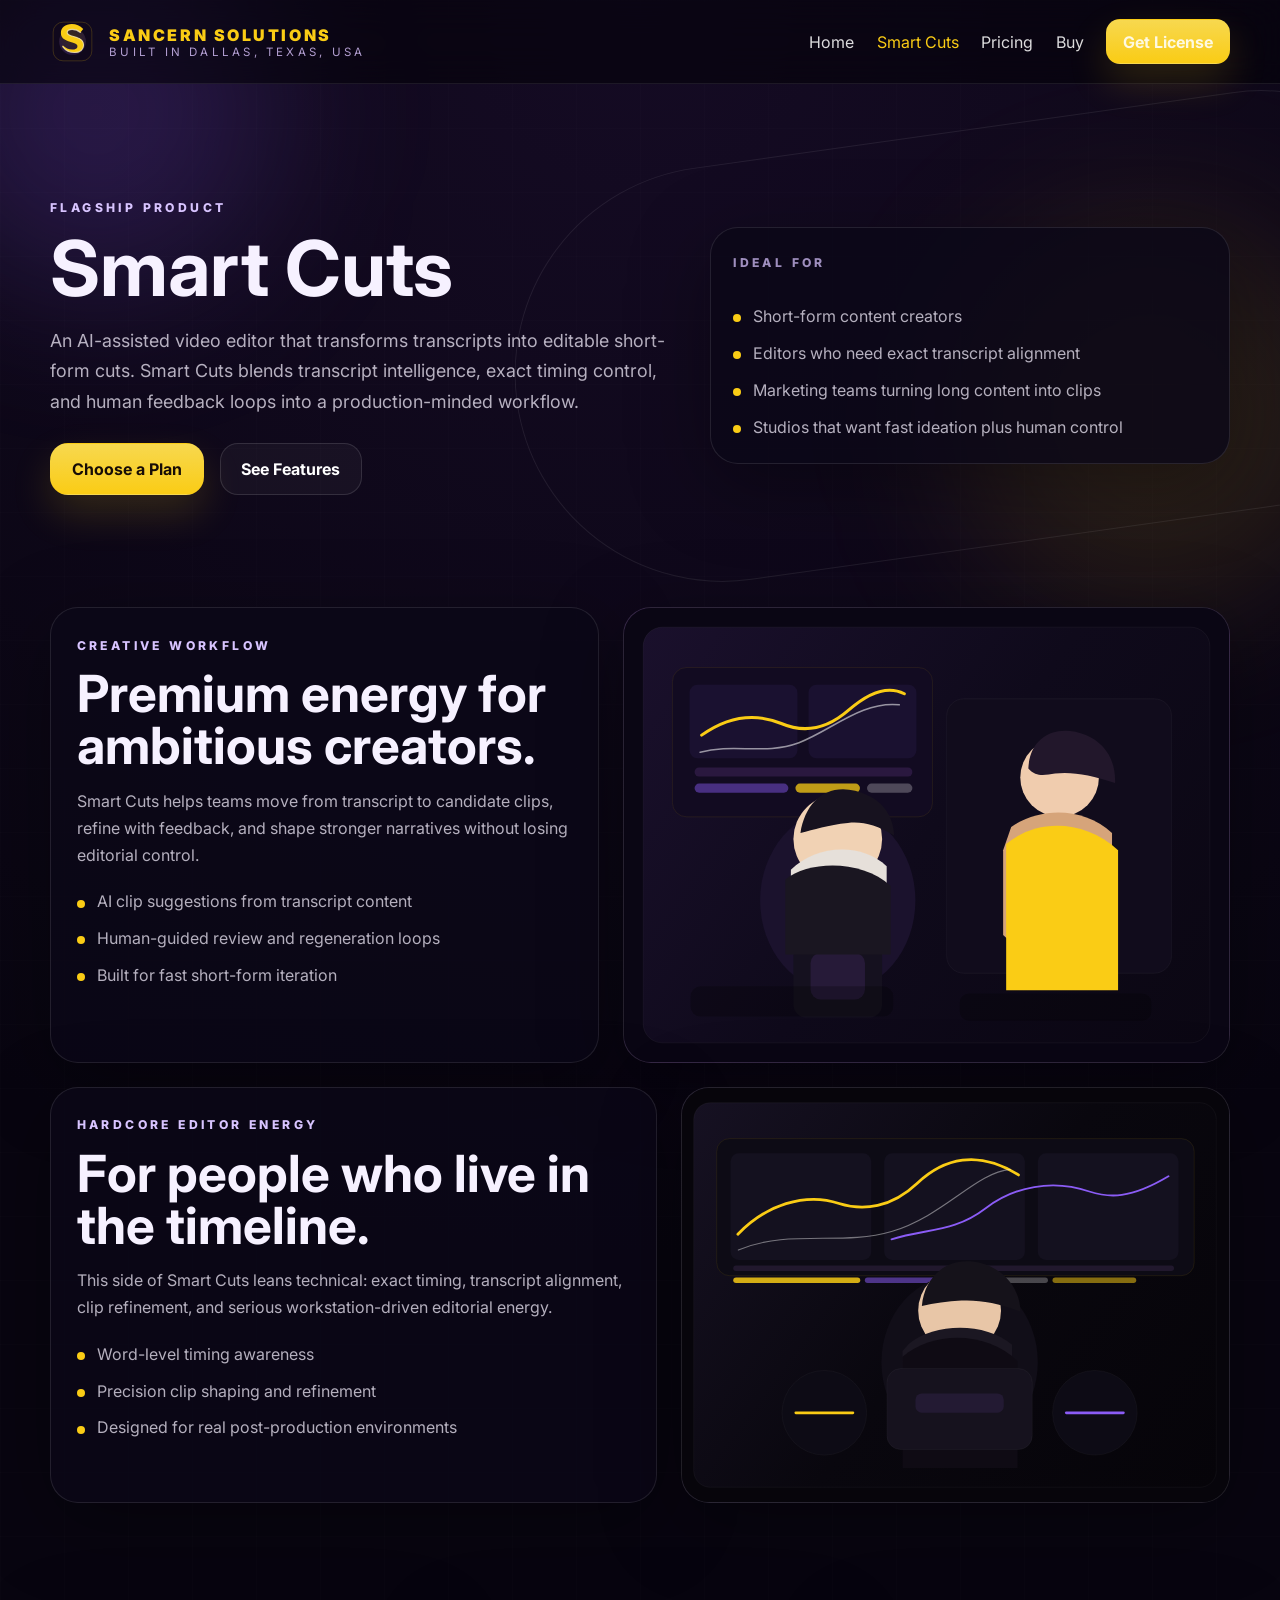
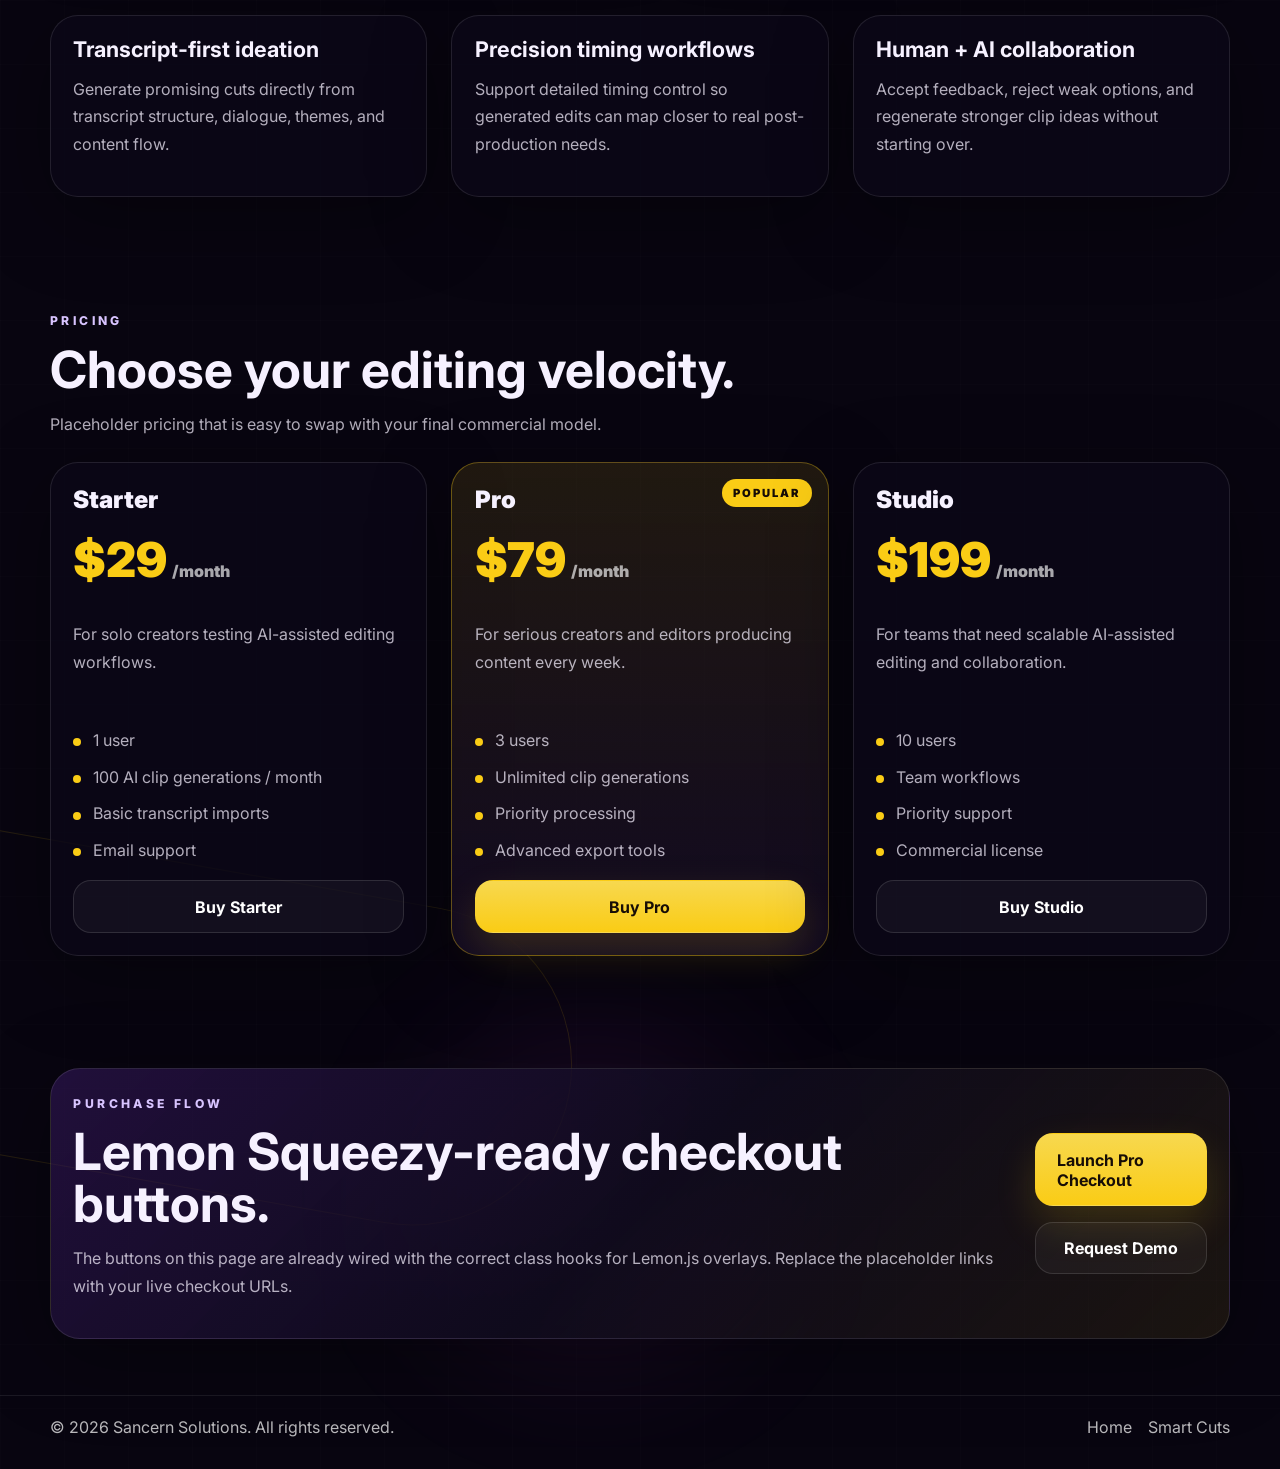
==== smart-cuts.html @ 8f371a1b "Add files via upload" ====
<!DOCTYPE html>
<html lang="en">
<head>
  <meta charset="UTF-8" />
  <meta name="viewport" content="width=device-width, initial-scale=1.0" />
  <title>Smart Cuts | AI Video Editor by Sancern Solutions</title>
  <meta name="description" content="Smart Cuts is an AI-assisted video editor that turns transcripts into editable, high-impact short-form cuts with precision timing and human-guided refinement." />
  <meta name="keywords" content="Smart Cuts, AI video editor, transcript video editor, short form video editing software, Lemon Squeezy licensing" />
  <meta name="author" content="Sancern Solutions" />
  <meta name="theme-color" content="#12091f" />
  <meta property="og:title" content="Smart Cuts | AI Video Editor" />
  <meta property="og:description" content="Transcript-driven AI video editing built for creators, editors, and production teams." />
  <meta property="og:type" content="website" />
  <meta property="og:image" content="assets/og-cover.svg" />
  <meta property="og:url" content="https://YOUR-GITHUB-PAGES-URL/smart-cuts.html" />
  <link rel="canonical" href="https://YOUR-GITHUB-PAGES-URL/smart-cuts.html" />
  <link rel="icon" type="image/svg+xml" href="assets/favicon.svg" />
  <link rel="manifest" href="site.webmanifest" />
  <link rel="preconnect" href="https://fonts.googleapis.com" />
  <link rel="preconnect" href="https://fonts.gstatic.com" crossorigin />
  <link href="https://fonts.googleapis.com/css2?family=Inter:wght@400;500;600;700;800;900&display=swap" rel="stylesheet" />
  <link rel="stylesheet" href="styles.css" />
  <script type="application/ld+json">
  {
    "@context": "https://schema.org",
    "@type": "SoftwareApplication",
    "name": "Smart Cuts",
    "applicationCategory": "VideoEditingApplication",
    "operatingSystem": "Windows",
    "creator": {
      "@type": "Organization",
      "name": "Sancern Solutions"
    },
    "description": "AI-assisted video editor built for transcript-driven clip ideation, precision timing workflows, and short-form content production.",
    "offers": [
      {"@type": "Offer", "price": "29", "priceCurrency": "USD", "name": "Starter"},
      {"@type": "Offer", "price": "79", "priceCurrency": "USD", "name": "Pro"},
      {"@type": "Offer", "price": "199", "priceCurrency": "USD", "name": "Studio"}
    ]
  }
  </script>
</head>
<body>
  <div class="site-shell">
    <div class="background-layers" aria-hidden="true">
      <div class="glow glow-a"></div>
      <div class="glow glow-b"></div>
      <div class="glow glow-c"></div>
      <div class="grid-overlay"></div>
      <div class="arc arc-a"></div>
      <div class="arc arc-b"></div>
    </div>

    <header class="site-header">
      <div class="container nav-wrap">
        <a href="index.html" class="brand" aria-label="Sancern Solutions home">
          <img src="assets/logo-mark.svg" alt="Sancern Solutions logo" class="brand-mark" />
          <div>
            <div class="brand-name">Sancern Solutions</div>
            <div class="brand-subtitle">Built in Dallas, Texas, USA</div>
          </div>
        </a>

        <button class="nav-toggle" aria-expanded="false" aria-controls="primary-nav">
          <span></span><span></span><span></span>
        </button>

        <nav id="primary-nav" class="primary-nav">
          <a href="index.html">Home</a>
          <a href="smart-cuts.html" class="active">Smart Cuts</a>
          <a href="#pricing">Pricing</a>
          <a href="#buy">Buy</a>
          <a href="#buy" class="button button-small button-gold">Get License</a>
        </nav>
      </div>
    </header>

    <main>
      <section class="hero section product-hero">
        <div class="container product-hero-grid">
          <div>
            <div class="eyebrow">Flagship product</div>
            <h1>Smart Cuts</h1>
            <p class="lead">An AI-assisted video editor that transforms transcripts into editable short-form cuts. Smart Cuts blends transcript intelligence, exact timing control, and human feedback loops into a production-minded workflow.</p>
            <div class="button-row">
              <a href="#buy" class="button button-gold">Choose a Plan</a>
              <a href="#features" class="button button-secondary">See Features</a>
            </div>
          </div>
          <div class="hero-panel">
            <div class="eyebrow eyebrow-soft">Ideal for</div>
            <ul class="feature-list compact">
              <li>Short-form content creators</li>
              <li>Editors who need exact transcript alignment</li>
              <li>Marketing teams turning long content into clips</li>
              <li>Studios that want fast ideation plus human control</li>
            </ul>
          </div>
        </div>
      </section>

      <section id="features" class="section">
        <div class="container feature-grid-two">
          <article class="media-feature">
            <div class="media-copy">
              <div class="eyebrow">Creative workflow</div>
              <h2>Premium energy for ambitious creators.</h2>
              <p>Smart Cuts helps teams move from transcript to candidate clips, refine with feedback, and shape stronger narratives without losing editorial control.</p>
              <ul class="feature-list compact">
                <li>AI clip suggestions from transcript content</li>
                <li>Human-guided review and regeneration loops</li>
                <li>Built for fast short-form iteration</li>
              </ul>
            </div>
            <div class="media-photo media-photo-lifestyle">
              <img src="assets/editor-lifestyle.svg" alt="A well dressed editor at a premium workstation with an attractive collaborator looking on" />
            </div>
          </article>

          <article class="media-feature reverse">
            <div class="media-copy">
              <div class="eyebrow">Hardcore editor energy</div>
              <h2>For people who live in the timeline.</h2>
              <p>This side of Smart Cuts leans technical: exact timing, transcript alignment, clip refinement, and serious workstation-driven editorial energy.</p>
              <ul class="feature-list compact">
                <li>Word-level timing awareness</li>
                <li>Precision clip shaping and refinement</li>
                <li>Designed for real post-production environments</li>
              </ul>
            </div>
            <div class="media-photo media-photo-hardcore">
              <img src="assets/editor-hardcore.svg" alt="A focused video editor working intensely across multiple detailed timeline screens" />
            </div>
          </article>
        </div>
      </section>

      <section class="section">
        <div class="container card-grid-three">
          <article class="content-card">
            <h3>Transcript-first ideation</h3>
            <p>Generate promising cuts directly from transcript structure, dialogue, themes, and content flow.</p>
          </article>
          <article class="content-card">
            <h3>Precision timing workflows</h3>
            <p>Support detailed timing control so generated edits can map closer to real post-production needs.</p>
          </article>
          <article class="content-card">
            <h3>Human + AI collaboration</h3>
            <p>Accept feedback, reject weak options, and regenerate stronger clip ideas without starting over.</p>
          </article>
        </div>
      </section>

      <section id="pricing" class="section pricing-section">
        <div class="container">
          <div class="section-heading">
            <div class="eyebrow">Pricing</div>
            <h2>Choose your editing velocity.</h2>
            <p>Placeholder pricing that is easy to swap with your final commercial model.</p>
          </div>
          <div class="pricing-grid">
            <article class="pricing-card">
              <div class="plan-name">Starter</div>
              <div class="plan-price">$29<span>/month</span></div>
              <p>For solo creators testing AI-assisted editing workflows.</p>
              <ul class="feature-list compact">
                <li>1 user</li>
                <li>100 AI clip generations / month</li>
                <li>Basic transcript imports</li>
                <li>Email support</li>
              </ul>
              <a class="button button-secondary lemon-link" href="https://YOUR-LEMONSQUEEZY-STARTER-LINK" data-plan="Starter">Buy Starter</a>
            </article>

            <article class="pricing-card featured">
              <div class="plan-badge">Popular</div>
              <div class="plan-name">Pro</div>
              <div class="plan-price">$79<span>/month</span></div>
              <p>For serious creators and editors producing content every week.</p>
              <ul class="feature-list compact">
                <li>3 users</li>
                <li>Unlimited clip generations</li>
                <li>Priority processing</li>
                <li>Advanced export tools</li>
              </ul>
              <a class="button button-gold lemon-link" href="https://YOUR-LEMONSQUEEZY-PRO-LINK" data-plan="Pro">Buy Pro</a>
            </article>

            <article class="pricing-card">
              <div class="plan-name">Studio</div>
              <div class="plan-price">$199<span>/month</span></div>
              <p>For teams that need scalable AI-assisted editing and collaboration.</p>
              <ul class="feature-list compact">
                <li>10 users</li>
                <li>Team workflows</li>
                <li>Priority support</li>
                <li>Commercial license</li>
              </ul>
              <a class="button button-secondary lemon-link" href="https://YOUR-LEMONSQUEEZY-STUDIO-LINK" data-plan="Studio">Buy Studio</a>
            </article>
          </div>
        </div>
      </section>

      <section id="buy" class="section">
        <div class="container cta-panel">
          <div>
            <div class="eyebrow">Purchase flow</div>
            <h2>Lemon Squeezy-ready checkout buttons.</h2>
            <p>The buttons on this page are already wired with the correct class hooks for Lemon.js overlays. Replace the placeholder links with your live checkout URLs.</p>
          </div>
          <div class="cta-actions stacked-actions">
            <a class="button button-gold lemon-link" href="https://YOUR-LEMONSQUEEZY-PRO-LINK" data-plan="Pro">Launch Pro Checkout</a>
            <a class="button button-secondary" href="mailto:hello@YOURDOMAIN.com?subject=Smart%20Cuts%20Demo">Request Demo</a>
          </div>
        </div>
      </section>
    </main>

    <footer class="site-footer">
      <div class="container footer-wrap">
        <div>© <span id="year"></span> Sancern Solutions. All rights reserved.</div>
        <div class="footer-links">
          <a href="index.html">Home</a>
          <a href="smart-cuts.html">Smart Cuts</a>
        </div>
      </div>
    </footer>
  </div>

  <script defer src="https://app.lemonsqueezy.com/js/lemon.js"></script>
  <script defer src="app.js"></script>
</body>
</html>
---- styles.css ----
:root {
  --bg: #080510;
  --bg-soft: rgba(255,255,255,0.05);
  --bg-card: rgba(12, 8, 24, 0.82);
  --line: rgba(255,255,255,0.1);
  --line-strong: rgba(250, 204, 21, 0.18);
  --text: #f6f1ff;
  --muted: rgba(246, 241, 255, 0.72);
  --purple: #8b5cf6;
  --purple-deep: #2f154f;
  --gold: #facc15;
  --gold-soft: rgba(250, 204, 21, 0.1);
  --shadow: 0 20px 80px rgba(0,0,0,0.35);
  --radius: 28px;
  --radius-small: 18px;
  --container: 1180px;
}

* { box-sizing: border-box; }
html { scroll-behavior: smooth; }
body {
  margin: 0;
  font-family: 'Inter', system-ui, sans-serif;
  color: var(--text);
  background: radial-gradient(circle at top, #150b24, #080510 40%);
}
img { max-width: 100%; display: block; }
a { color: inherit; text-decoration: none; }
button { font: inherit; }

.site-shell {
  position: relative;
  min-height: 100vh;
  overflow: hidden;
}

.container {
  width: min(var(--container), calc(100% - 2rem));
  margin: 0 auto;
}

.section { position: relative; padding: 3.5rem 0; }
.hero { padding-top: 7rem; }

.background-layers {
  position: absolute;
  inset: 0;
  pointer-events: none;
}

.glow {
  position: absolute;
  border-radius: 999px;
  filter: blur(80px);
}
.glow-a { top: -4rem; left: -5rem; width: 22rem; height: 22rem; background: rgba(139, 92, 246, 0.20); }
.glow-b { top: 14rem; right: -4rem; width: 24rem; height: 24rem; background: rgba(250, 204, 21, 0.12); }
.glow-c { bottom: 8rem; left: 35%; width: 18rem; height: 18rem; background: rgba(217, 70, 239, 0.12); }
.grid-overlay {
  position: absolute;
  inset: 0;
  opacity: 0.22;
  background-image:
    linear-gradient(rgba(255,255,255,0.05) 1px, transparent 1px),
    linear-gradient(90deg, rgba(255,255,255,0.05) 1px, transparent 1px);
  background-size: 64px 64px;
}
.arc {
  position: absolute;
  border: 1px solid rgba(255,255,255,0.08);
  border-radius: 999px;
}
.arc-a { width: 60rem; height: 26rem; right: -12rem; top: 8rem; transform: rotate(-8deg); }
.arc-b { width: 52rem; height: 20rem; left: -16rem; bottom: 18rem; transform: rotate(10deg); border-color: rgba(250,204,21,0.12); }

.site-header {
  position: sticky;
  top: 0;
  z-index: 20;
  backdrop-filter: blur(18px);
  background: rgba(5, 3, 10, 0.58);
  border-bottom: 1px solid rgba(255,255,255,0.08);
}
.nav-wrap {
  display: flex;
  align-items: center;
  justify-content: space-between;
  min-height: 5.2rem;
  gap: 1rem;
}
.brand {
  display: flex;
  align-items: center;
  gap: 0.9rem;
}
.brand-mark {
  width: 2.8rem;
  height: 2.8rem;
}
.brand-name {
  text-transform: uppercase;
  letter-spacing: 0.16em;
  font-weight: 900;
  color: var(--gold);
}
.brand-subtitle {
  font-size: 0.72rem;
  text-transform: uppercase;
  letter-spacing: 0.28em;
  color: rgba(220, 196, 255, 0.8);
}

.primary-nav {
  display: flex;
  align-items: center;
  gap: 1.4rem;
}
.primary-nav a {
  color: rgba(255,255,255,0.86);
  transition: color 0.2s ease;
}
.primary-nav a:hover,
.primary-nav a.active {
  color: var(--gold);
}

.nav-toggle {
  display: none;
  width: 3rem;
  height: 3rem;
  border: 1px solid var(--line);
  border-radius: 14px;
  background: rgba(255,255,255,0.04);
  flex-direction: column;
  justify-content: center;
  gap: 0.3rem;
}
.nav-toggle span {
  width: 1.2rem;
  height: 2px;
  margin: 0 auto;
  background: white;
}

.hero-grid,
.product-hero-grid,
.contact-grid,
.section-grid {
  display: grid;
  gap: 1.5rem;
}
.hero-grid,
.product-hero-grid { grid-template-columns: 1.1fr 0.9fr; align-items: center; }
.section-grid.split-hero { grid-template-columns: 1fr 0.9fr; }
.contact-grid { grid-template-columns: 1.15fr 0.85fr; }
.card-grid-three,
.pricing-grid { display: grid; gap: 1.5rem; }
.card-grid-three { grid-template-columns: repeat(3, 1fr); }
.pricing-grid { grid-template-columns: repeat(3, 1fr); }
.feature-grid-two { display: grid; gap: 1.5rem; }

.eyebrow {
  display: inline-block;
  margin-bottom: 0.9rem;
  text-transform: uppercase;
  letter-spacing: 0.28em;
  font-size: 0.76rem;
  font-weight: 800;
  color: #d8c4ff;
}
.eyebrow-soft { color: rgba(216, 196, 255, 0.72); }
.eyebrow-gold { color: var(--gold); }

h1, h2, h3 {
  margin: 0 0 0.8rem;
  line-height: 1.02;
}
h1 { font-size: clamp(2.8rem, 6vw, 5.4rem); max-width: 10.5ch; }
h2 { font-size: clamp(2rem, 4vw, 3.2rem); }
h3 { font-size: 1.35rem; }
.lead,
p,
li { color: var(--muted); line-height: 1.7; }
.lead { font-size: 1.12rem; max-width: 62ch; }

.button-row,
.cta-actions,
.footer-wrap,
.stats-row,
.panel-head,
.art-caption {
  display: flex;
  gap: 1rem;
}
.button-row { flex-wrap: wrap; margin-top: 1.6rem; }
.cta-actions { align-items: center; }
.stacked-actions { flex-direction: column; align-items: stretch; }

.button {
  display: inline-flex;
  align-items: center;
  justify-content: center;
  border-radius: 18px;
  padding: 0.95rem 1.3rem;
  font-weight: 700;
  border: 1px solid transparent;
  transition: transform 0.2s ease, background 0.2s ease, border-color 0.2s ease;
}
.button:hover { transform: translateY(-1px); }
.button-small { padding: 0.7rem 1rem; border-radius: 14px; }
.button-gold {
  color: #170d06;
  background: linear-gradient(180deg, #f7d84f, var(--gold));
  box-shadow: 0 18px 40px rgba(250, 204, 21, 0.16);
}
.button-secondary {
  color: white;
  background: rgba(255,255,255,0.04);
  border-color: rgba(255,255,255,0.12);
}

.mini-grid,
.stats-row { margin-top: 1.8rem; }
.mini-grid { display: grid; gap: 1rem; grid-template-columns: repeat(3, 1fr); }
.mini-card,
.content-card,
.hero-panel,
.pricing-card,
.cta-panel {
  border: 1px solid var(--line);
  background: var(--bg-card);
  box-shadow: var(--shadow);
}
.mini-card,
.content-card,
.hero-panel,
.pricing-card { border-radius: var(--radius); }
.mini-card,
.content-card,
.hero-panel,
.pricing-card,
.cta-panel { padding: 1.4rem; }
.cta-panel {
  border-radius: 30px;
  display: flex;
  justify-content: space-between;
  align-items: center;
  gap: 1.5rem;
  background: linear-gradient(135deg, rgba(54, 24, 95, 0.55), rgba(15, 11, 28, 0.92), rgba(250,204,21,0.08));
}

.feature-list {
  list-style: none;
  padding: 0;
  margin: 1.2rem 0 0;
  display: grid;
  gap: 0.8rem;
}
.feature-list li {
  position: relative;
  padding-left: 1.25rem;
}
.feature-list li::before {
  content: '';
  position: absolute;
  left: 0;
  top: 0.7rem;
  width: 0.5rem;
  height: 0.5rem;
  border-radius: 999px;
  background: var(--gold);
}
.feature-list.compact { gap: 0.6rem; }

.premium-panel { padding-bottom: 1rem; }
.pill {
  padding: 0.5rem 0.8rem;
  border-radius: 999px;
  border: 1px solid var(--line-strong);
  background: var(--gold-soft);
  color: #f8e58b;
  text-transform: uppercase;
  letter-spacing: 0.18em;
  font-size: 0.68rem;
  font-weight: 800;
}
.luxury-art {
  position: relative;
  min-height: 24rem;
  border-radius: 24px;
  overflow: hidden;
  border: 1px solid rgba(255,255,255,0.08);
  background:
    radial-gradient(circle at top left, rgba(121, 59, 217, 0.24), transparent 28%),
    linear-gradient(135deg, #0d0716 0%, #130a22 42%, #090510 100%);
}
.ring {
  position: absolute;
  border-radius: 999px;
  border: 1px solid rgba(250,204,21,0.2);
}
.ring-a { width: 14rem; height: 14rem; top: 2rem; left: -2rem; }
.ring-b { width: 10rem; height: 10rem; right: 2rem; top: 2rem; border-color: rgba(168,85,247,0.24); }
.spark {
  position: absolute;
  border-radius: 999px;
  filter: blur(10px);
}
.spark-a { width: 9rem; height: 9rem; right: 8rem; bottom: 5rem; background: rgba(250,204,21,0.08); }
.spark-b { width: 7rem; height: 7rem; left: 14rem; bottom: 4rem; background: rgba(168,85,247,0.12); }
.art-lines {
  position: absolute;
  inset: 0;
  width: 100%;
  height: 100%;
}
.art-lines path:first-child {
  stroke: rgba(250,204,21,0.92);
  stroke-width: 5;
  stroke-linecap: round;
}
.art-lines .line-light {
  stroke: rgba(255,255,255,0.5);
  stroke-width: 2;
  stroke-linecap: round;
}
.art-lines .line-purple {
  stroke: rgba(192,132,252,0.72);
  stroke-width: 3;
  stroke-linecap: round;
}
.art-caption {
  position: absolute;
  inset-inline: 1.3rem;
  bottom: 1.3rem;
  justify-content: space-between;
  align-items: end;
}
.art-caption > div,
.caption-card {
  padding: 1rem 1.1rem;
  border-radius: 22px;
  border: 1px solid rgba(255,255,255,0.1);
  background: rgba(0,0,0,0.34);
  backdrop-filter: blur(18px);
}
.caption-card {
  text-align: right;
  display: grid;
  gap: 0.3rem;
}
.caption-card span,
.stat-card span,
.company-card span,
.plan-badge {
  text-transform: uppercase;
  letter-spacing: 0.18em;
  font-size: 0.7rem;
}
.caption-card strong,
.stat-card strong,
.company-card strong { color: white; }

.image-card-home img,
.media-photo img { width: 100%; height: 100%; object-fit: cover; }
.image-card-home {
  padding: 0;
  overflow: hidden;
  min-height: 24rem;
  display: flex;
  align-items: stretch;
}
.stats-row {
  display: grid;
  grid-template-columns: repeat(2, 1fr);
  gap: 1rem;
}
.stat-card {
  border-radius: 22px;
  padding: 1.1rem;
  background: rgba(255,255,255,0.05);
  border: 1px solid rgba(255,255,255,0.08);
}
.stat-card strong {
  display: block;
  margin-top: 0.4rem;
  font-size: 1.4rem;
}

.media-feature {
  display: grid;
  grid-template-columns: 0.95fr 1.05fr;
  gap: 1.5rem;
  align-items: stretch;
  border-radius: var(--radius);
}
.media-feature.reverse { grid-template-columns: 1.05fr 0.95fr; }
.media-copy,
.media-photo {
  border-radius: var(--radius);
  border: 1px solid var(--line);
  background: var(--bg-card);
  box-shadow: var(--shadow);
  overflow: hidden;
}
.media-copy { padding: 1.6rem; }
.media-photo { min-height: 26rem; }
.media-photo-lifestyle { background: linear-gradient(135deg, #201132, #0b0714); }
.media-photo-hardcore { background: linear-gradient(135deg, #120d1d, #07050c); }

.section-heading { max-width: 44rem; margin-bottom: 1.5rem; }
.pricing-card {
  position: relative;
  display: flex;
  flex-direction: column;
  gap: 1rem;
}
.pricing-card.featured {
  border-color: rgba(250,204,21,0.35);
  background: linear-gradient(180deg, rgba(250,204,21,0.1), rgba(18,10,34,0.92));
}
.plan-badge {
  position: absolute;
  top: 1rem;
  right: 1rem;
  padding: 0.45rem 0.7rem;
  border-radius: 999px;
  background: var(--gold);
  color: #170d06;
  font-weight: 900;
}
.plan-name { font-size: 1.5rem; font-weight: 900; }
.plan-price {
  font-size: 3rem;
  font-weight: 900;
  color: var(--gold);
}
.plan-price span {
  font-size: 1rem;
  color: rgba(255,255,255,0.65);
  margin-left: 0.3rem;
}

.company-card {
  display: grid;
  gap: 1rem;
}
.company-card div {
  padding: 1rem;
  border-radius: 18px;
  background: rgba(255,255,255,0.04);
  border: 1px solid rgba(255,255,255,0.08);
}
.company-card strong { display: block; margin-top: 0.4rem; }

.site-footer {
  padding: 1.3rem 0 2rem;
  border-top: 1px solid rgba(255,255,255,0.08);
}
.footer-wrap {
  justify-content: space-between;
  align-items: center;
  color: rgba(255,255,255,0.72);
}
.footer-links { display: flex; gap: 1rem; }

@media (max-width: 980px) {
  .hero-grid,
  .product-hero-grid,
  .section-grid.split-hero,
  .contact-grid,
  .media-feature,
  .media-feature.reverse,
  .card-grid-three,
  .pricing-grid,
  .mini-grid {
    grid-template-columns: 1fr;
  }

  .primary-nav {
    position: absolute;
    top: calc(100% + 0.7rem);
    right: 1rem;
    left: 1rem;
    padding: 1rem;
    border-radius: 20px;
    border: 1px solid var(--line);
    background: rgba(10, 7, 18, 0.96);
    display: none;
    flex-direction: column;
    align-items: stretch;
  }
  .primary-nav.is-open { display: flex; }
  .nav-toggle { display: flex; }
  .cta-panel,
  .footer-wrap,
  .art-caption { flex-direction: column; align-items: flex-start; }
}

@media (max-width: 720px) {
  .hero { padding-top: 6rem; }
  .section { padding: 2.6rem 0; }
  .container { width: min(var(--container), calc(100% - 1.1rem)); }
  .stats-row { grid-template-columns: 1fr; }
  .luxury-art { min-height: 20rem; }
  .media-photo { min-height: 19rem; }
}
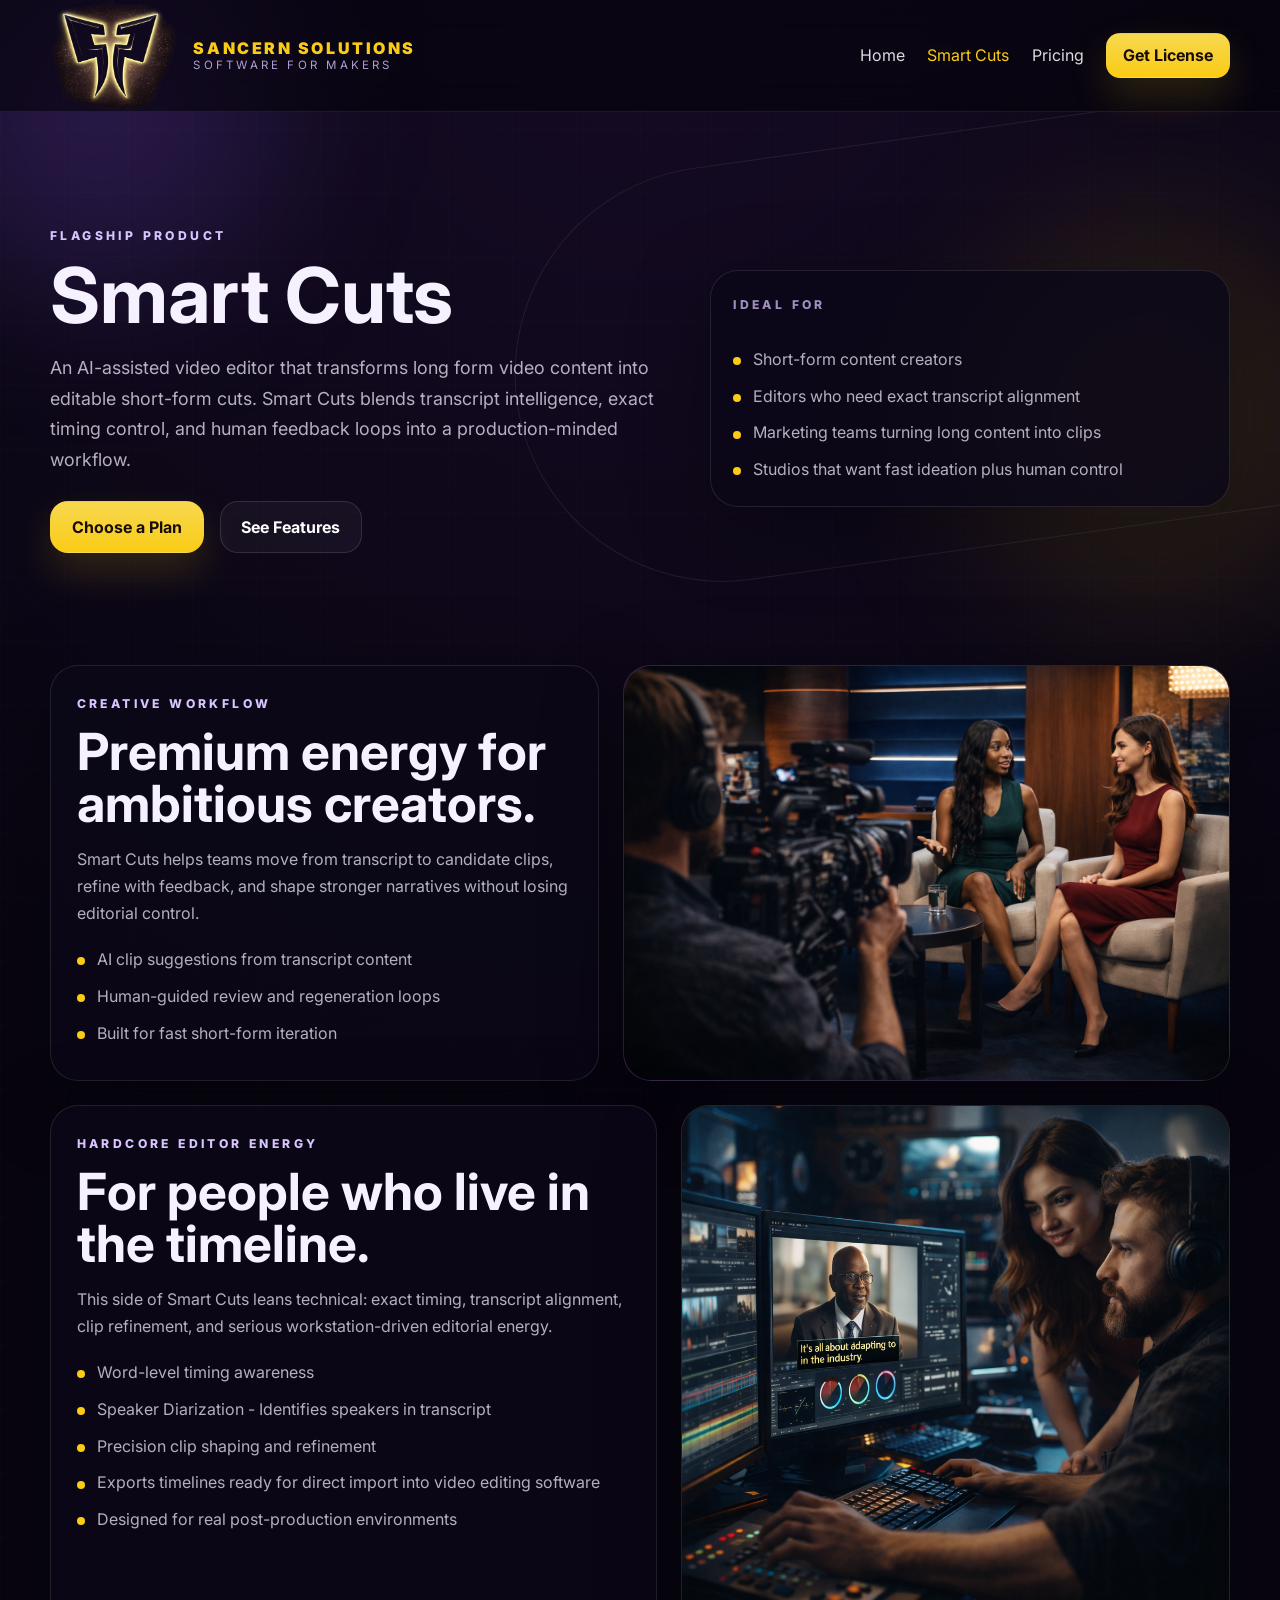
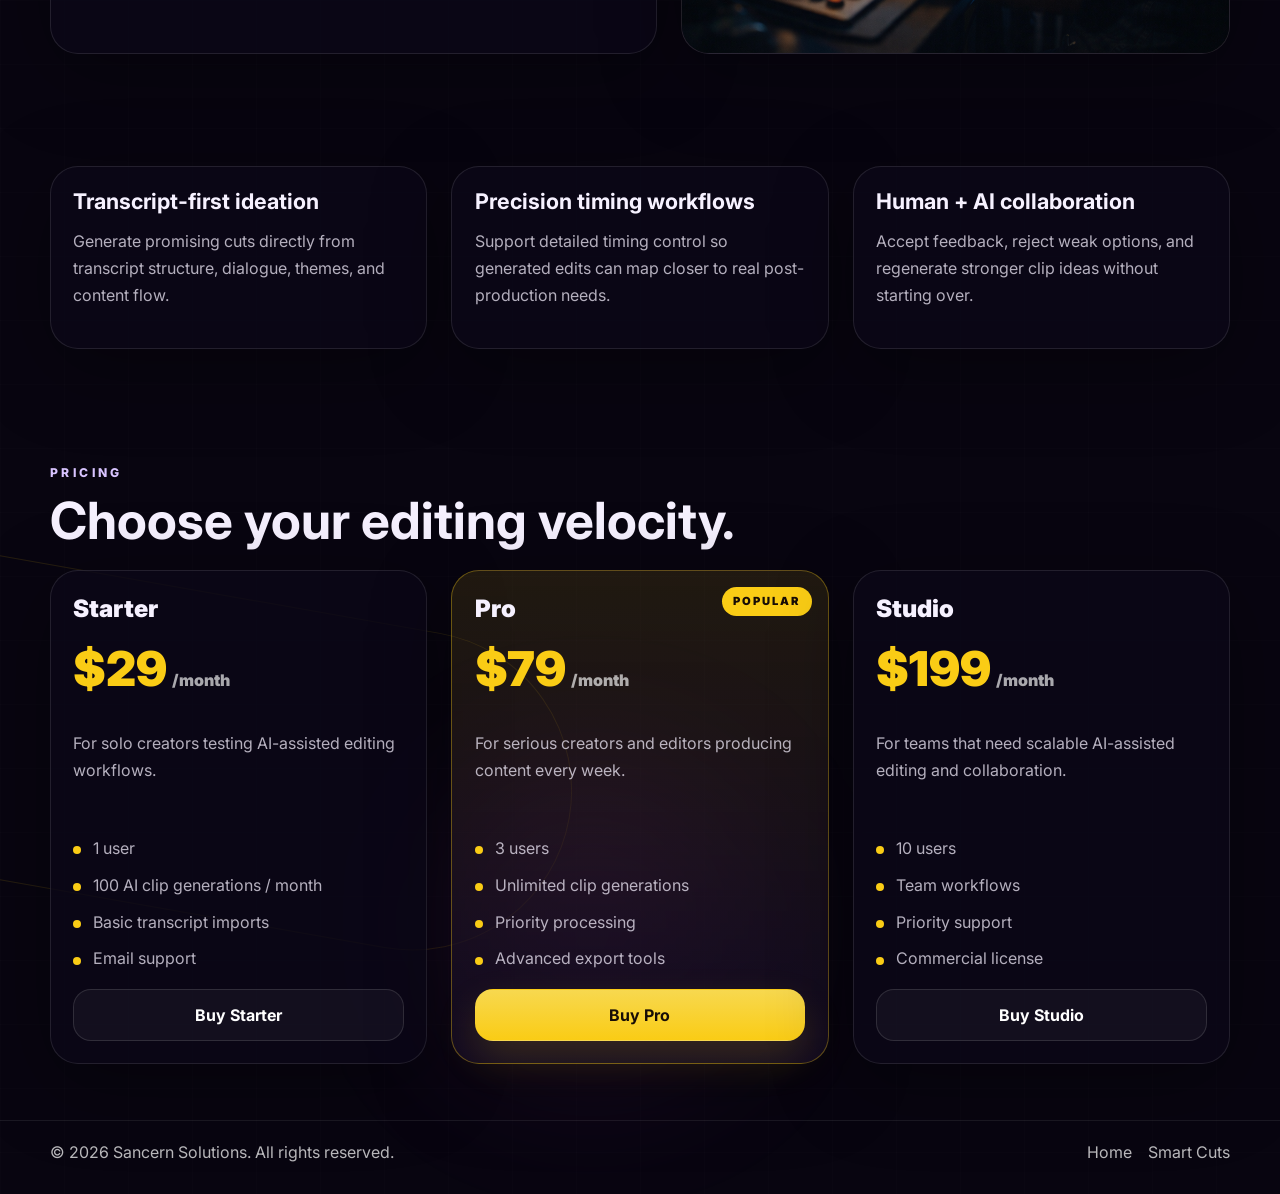
==== commit 85e09c77: "Add files via upload" ====
--- a/smart-cuts.html
+++ b/smart-cuts.html
@@ -1,235 +1,237 @@
-<!DOCTYPE html>
-<html lang="en">
-<head>
-  <meta charset="UTF-8" />
-  <meta name="viewport" content="width=device-width, initial-scale=1.0" />
-  <title>Smart Cuts | AI Video Editor by Sancern Solutions</title>
-  <meta name="description" content="Smart Cuts is an AI-assisted video editor that turns transcripts into editable, high-impact short-form cuts with precision timing and human-guided refinement." />
-  <meta name="keywords" content="Smart Cuts, AI video editor, transcript video editor, short form video editing software, Lemon Squeezy licensing" />
-  <meta name="author" content="Sancern Solutions" />
-  <meta name="theme-color" content="#12091f" />
-  <meta property="og:title" content="Smart Cuts | AI Video Editor" />
-  <meta property="og:description" content="Transcript-driven AI video editing built for creators, editors, and production teams." />
-  <meta property="og:type" content="website" />
-  <meta property="og:image" content="assets/og-cover.svg" />
-  <meta property="og:url" content="https://YOUR-GITHUB-PAGES-URL/smart-cuts.html" />
-  <link rel="canonical" href="https://YOUR-GITHUB-PAGES-URL/smart-cuts.html" />
-  <link rel="icon" type="image/svg+xml" href="assets/favicon.svg" />
-  <link rel="manifest" href="site.webmanifest" />
-  <link rel="preconnect" href="https://fonts.googleapis.com" />
-  <link rel="preconnect" href="https://fonts.gstatic.com" crossorigin />
-  <link href="https://fonts.googleapis.com/css2?family=Inter:wght@400;500;600;700;800;900&display=swap" rel="stylesheet" />
-  <link rel="stylesheet" href="styles.css" />
-  <script type="application/ld+json">
-  {
-    "@context": "https://schema.org",
-    "@type": "SoftwareApplication",
-    "name": "Smart Cuts",
-    "applicationCategory": "VideoEditingApplication",
-    "operatingSystem": "Windows",
-    "creator": {
-      "@type": "Organization",
-      "name": "Sancern Solutions"
-    },
-    "description": "AI-assisted video editor built for transcript-driven clip ideation, precision timing workflows, and short-form content production.",
-    "offers": [
-      {"@type": "Offer", "price": "29", "priceCurrency": "USD", "name": "Starter"},
-      {"@type": "Offer", "price": "79", "priceCurrency": "USD", "name": "Pro"},
-      {"@type": "Offer", "price": "199", "priceCurrency": "USD", "name": "Studio"}
-    ]
-  }
-  </script>
-</head>
-<body>
-  <div class="site-shell">
-    <div class="background-layers" aria-hidden="true">
-      <div class="glow glow-a"></div>
-      <div class="glow glow-b"></div>
-      <div class="glow glow-c"></div>
-      <div class="grid-overlay"></div>
-      <div class="arc arc-a"></div>
-      <div class="arc arc-b"></div>
-    </div>
-
-    <header class="site-header">
-      <div class="container nav-wrap">
-        <a href="index.html" class="brand" aria-label="Sancern Solutions home">
-          <img src="assets/logo-mark.svg" alt="Sancern Solutions logo" class="brand-mark" />
-          <div>
-            <div class="brand-name">Sancern Solutions</div>
-            <div class="brand-subtitle">Built in Dallas, Texas, USA</div>
-          </div>
-        </a>
-
-        <button class="nav-toggle" aria-expanded="false" aria-controls="primary-nav">
-          <span></span><span></span><span></span>
-        </button>
-
-        <nav id="primary-nav" class="primary-nav">
-          <a href="index.html">Home</a>
-          <a href="smart-cuts.html" class="active">Smart Cuts</a>
-          <a href="#pricing">Pricing</a>
-          <a href="#buy">Buy</a>
-          <a href="#buy" class="button button-small button-gold">Get License</a>
-        </nav>
-      </div>
-    </header>
-
-    <main>
-      <section class="hero section product-hero">
-        <div class="container product-hero-grid">
-          <div>
-            <div class="eyebrow">Flagship product</div>
-            <h1>Smart Cuts</h1>
-            <p class="lead">An AI-assisted video editor that transforms transcripts into editable short-form cuts. Smart Cuts blends transcript intelligence, exact timing control, and human feedback loops into a production-minded workflow.</p>
-            <div class="button-row">
-              <a href="#buy" class="button button-gold">Choose a Plan</a>
-              <a href="#features" class="button button-secondary">See Features</a>
-            </div>
-          </div>
-          <div class="hero-panel">
-            <div class="eyebrow eyebrow-soft">Ideal for</div>
-            <ul class="feature-list compact">
-              <li>Short-form content creators</li>
-              <li>Editors who need exact transcript alignment</li>
-              <li>Marketing teams turning long content into clips</li>
-              <li>Studios that want fast ideation plus human control</li>
-            </ul>
-          </div>
-        </div>
-      </section>
-
-      <section id="features" class="section">
-        <div class="container feature-grid-two">
-          <article class="media-feature">
-            <div class="media-copy">
-              <div class="eyebrow">Creative workflow</div>
-              <h2>Premium energy for ambitious creators.</h2>
-              <p>Smart Cuts helps teams move from transcript to candidate clips, refine with feedback, and shape stronger narratives without losing editorial control.</p>
-              <ul class="feature-list compact">
-                <li>AI clip suggestions from transcript content</li>
-                <li>Human-guided review and regeneration loops</li>
-                <li>Built for fast short-form iteration</li>
-              </ul>
-            </div>
-            <div class="media-photo media-photo-lifestyle">
-              <img src="assets/editor-lifestyle.svg" alt="A well dressed editor at a premium workstation with an attractive collaborator looking on" />
-            </div>
-          </article>
-
-          <article class="media-feature reverse">
-            <div class="media-copy">
-              <div class="eyebrow">Hardcore editor energy</div>
-              <h2>For people who live in the timeline.</h2>
-              <p>This side of Smart Cuts leans technical: exact timing, transcript alignment, clip refinement, and serious workstation-driven editorial energy.</p>
-              <ul class="feature-list compact">
-                <li>Word-level timing awareness</li>
-                <li>Precision clip shaping and refinement</li>
-                <li>Designed for real post-production environments</li>
-              </ul>
-            </div>
-            <div class="media-photo media-photo-hardcore">
-              <img src="assets/editor-hardcore.svg" alt="A focused video editor working intensely across multiple detailed timeline screens" />
-            </div>
-          </article>
-        </div>
-      </section>
-
-      <section class="section">
-        <div class="container card-grid-three">
-          <article class="content-card">
-            <h3>Transcript-first ideation</h3>
-            <p>Generate promising cuts directly from transcript structure, dialogue, themes, and content flow.</p>
-          </article>
-          <article class="content-card">
-            <h3>Precision timing workflows</h3>
-            <p>Support detailed timing control so generated edits can map closer to real post-production needs.</p>
-          </article>
-          <article class="content-card">
-            <h3>Human + AI collaboration</h3>
-            <p>Accept feedback, reject weak options, and regenerate stronger clip ideas without starting over.</p>
-          </article>
-        </div>
-      </section>
-
-      <section id="pricing" class="section pricing-section">
-        <div class="container">
-          <div class="section-heading">
-            <div class="eyebrow">Pricing</div>
-            <h2>Choose your editing velocity.</h2>
-            <p>Placeholder pricing that is easy to swap with your final commercial model.</p>
-          </div>
-          <div class="pricing-grid">
-            <article class="pricing-card">
-              <div class="plan-name">Starter</div>
-              <div class="plan-price">$29<span>/month</span></div>
-              <p>For solo creators testing AI-assisted editing workflows.</p>
-              <ul class="feature-list compact">
-                <li>1 user</li>
-                <li>100 AI clip generations / month</li>
-                <li>Basic transcript imports</li>
-                <li>Email support</li>
-              </ul>
-              <a class="button button-secondary lemon-link" href="https://YOUR-LEMONSQUEEZY-STARTER-LINK" data-plan="Starter">Buy Starter</a>
-            </article>
-
-            <article class="pricing-card featured">
-              <div class="plan-badge">Popular</div>
-              <div class="plan-name">Pro</div>
-              <div class="plan-price">$79<span>/month</span></div>
-              <p>For serious creators and editors producing content every week.</p>
-              <ul class="feature-list compact">
-                <li>3 users</li>
-                <li>Unlimited clip generations</li>
-                <li>Priority processing</li>
-                <li>Advanced export tools</li>
-              </ul>
-              <a class="button button-gold lemon-link" href="https://YOUR-LEMONSQUEEZY-PRO-LINK" data-plan="Pro">Buy Pro</a>
-            </article>
-
-            <article class="pricing-card">
-              <div class="plan-name">Studio</div>
-              <div class="plan-price">$199<span>/month</span></div>
-              <p>For teams that need scalable AI-assisted editing and collaboration.</p>
-              <ul class="feature-list compact">
-                <li>10 users</li>
-                <li>Team workflows</li>
-                <li>Priority support</li>
-                <li>Commercial license</li>
-              </ul>
-              <a class="button button-secondary lemon-link" href="https://YOUR-LEMONSQUEEZY-STUDIO-LINK" data-plan="Studio">Buy Studio</a>
-            </article>
-          </div>
-        </div>
-      </section>
-
-      <section id="buy" class="section">
-        <div class="container cta-panel">
-          <div>
-            <div class="eyebrow">Purchase flow</div>
-            <h2>Lemon Squeezy-ready checkout buttons.</h2>
-            <p>The buttons on this page are already wired with the correct class hooks for Lemon.js overlays. Replace the placeholder links with your live checkout URLs.</p>
-          </div>
-          <div class="cta-actions stacked-actions">
-            <a class="button button-gold lemon-link" href="https://YOUR-LEMONSQUEEZY-PRO-LINK" data-plan="Pro">Launch Pro Checkout</a>
-            <a class="button button-secondary" href="mailto:hello@YOURDOMAIN.com?subject=Smart%20Cuts%20Demo">Request Demo</a>
-          </div>
-        </div>
-      </section>
-    </main>
-
-    <footer class="site-footer">
-      <div class="container footer-wrap">
-        <div>© <span id="year"></span> Sancern Solutions. All rights reserved.</div>
-        <div class="footer-links">
-          <a href="index.html">Home</a>
-          <a href="smart-cuts.html">Smart Cuts</a>
-        </div>
-      </div>
-    </footer>
-  </div>
-
-  <script defer src="https://app.lemonsqueezy.com/js/lemon.js"></script>
-  <script defer src="app.js"></script>
-</body>
-</html>
+<!DOCTYPE html>
+<html lang="en">
+<head>
+  <meta charset="UTF-8" />
+  <meta name="viewport" content="width=device-width, initial-scale=1.0" />
+  <title>Smart Cuts | AI Video Editor by Sancern Solutions</title>
+  <meta name="description" content="Smart Cuts is an AI-assisted video editor that turns transcripts into editable, high-impact short-form cuts with precision timing and human-guided refinement." />
+  <meta name="keywords" content="Smart Cuts, AI video editor, transcript video editor, short form video editing software, Lemon Squeezy licensing" />
+  <meta name="author" content="Sancern Solutions" />
+  <meta name="theme-color" content="#12091f" />
+  <meta property="og:title" content="Smart Cuts | AI Video Editor" />
+  <meta property="og:description" content="Transcript-driven AI video editing built for creators, editors, and production teams." />
+  <meta property="og:type" content="website" />
+  <meta property="og:image" content="assets/og-cover.svg" />
+  <meta property="og:url" content="https://YOUR-GITHUB-PAGES-URL/smart-cuts.html" />
+  <link rel="canonical" href="https://YOUR-GITHUB-PAGES-URL/smart-cuts.html" />
+  <link rel="icon" type="image/svg+xml" href="assets/favicon.svg" />
+  <link rel="manifest" href="site.webmanifest" />
+  <link rel="preconnect" href="https://fonts.googleapis.com" />
+  <link rel="preconnect" href="https://fonts.gstatic.com" crossorigin />
+  <link href="https://fonts.googleapis.com/css2?family=Inter:wght@400;500;600;700;800;900&display=swap" rel="stylesheet" />
+  <link rel="stylesheet" href="styles.css" />
+  <script type="application/ld+json">
+  {
+    "@context": "https://schema.org",
+    "@type": "SoftwareApplication",
+    "name": "Smart Cuts",
+    "applicationCategory": "VideoEditingApplication",
+    "operatingSystem": "Windows",
+    "creator": {
+      "@type": "Organization",
+      "name": "Sancern Solutions"
+    },
+    "description": "AI-assisted video editor built for transcript-driven clip ideation, precision timing workflows, and short-form content production.",
+    "offers": [
+      {"@type": "Offer", "price": "29", "priceCurrency": "USD", "name": "Starter"},
+      {"@type": "Offer", "price": "79", "priceCurrency": "USD", "name": "Pro"},
+      {"@type": "Offer", "price": "199", "priceCurrency": "USD", "name": "Studio"}
+    ]
+  }
+  </script>
+</head>
+<body>
+  <div class="site-shell">
+    <div class="background-layers" aria-hidden="true">
+      <div class="glow glow-a"></div>
+      <div class="glow glow-b"></div>
+      <div class="glow glow-c"></div>
+      <div class="grid-overlay"></div>
+      <div class="arc arc-a"></div>
+      <div class="arc arc-b"></div>
+    </div>
+
+    <header class="site-header">
+      <div class="container nav-wrap">
+        <a href="index.html" class="brand" aria-label="Sancern Solutions home">
+          <img src="assets/logo_SS_transparent.png" alt="Sancern Solutions logo" class="brand-mark" />
+          <div>
+            <div class="brand-name">Sancern Solutions</div>
+            <div class="brand-subtitle">Software for Makers</div>
+          </div>
+        </a>
+
+        <button class="nav-toggle" aria-expanded="false" aria-controls="primary-nav">
+          <span></span><span></span><span></span>
+        </button>
+
+        <nav id="primary-nav" class="primary-nav">
+          <a href="index.html">Home</a>
+          <a href="smart-cuts.html" class="active">Smart Cuts</a>
+          <a href="#pricing">Pricing</a>
+          <a href="#buy" class="button button-small button-gold">Get License</a>
+        </nav>
+      </div>
+    </header>
+
+    <main>
+      <section class="hero section product-hero">
+        <div class="container product-hero-grid">
+          <div>
+            <div class="eyebrow">Flagship product</div>
+            <h1>Smart Cuts</h1>
+            <p class="lead">An AI-assisted video editor that transforms long form video content into editable short-form cuts. Smart Cuts blends transcript intelligence, exact timing control, and human feedback loops into a production-minded workflow.</p>
+            <div class="button-row">
+              <a href="#buy" class="button button-gold">Choose a Plan</a>
+              <a href="#features" class="button button-secondary">See Features</a>
+            </div>
+          </div>
+          <div class="hero-panel">
+            <div class="eyebrow eyebrow-soft">Ideal for</div>
+            <ul class="feature-list compact">
+              <li>Short-form content creators</li>
+              <li>Editors who need exact transcript alignment</li>
+              <li>Marketing teams turning long content into clips</li>
+              <li>Studios that want fast ideation plus human control</li>
+            </ul>
+          </div>
+        </div>
+      </section>
+
+      <section id="features" class="section">
+        <div class="container feature-grid-two">
+          <article class="media-feature">
+            <div class="media-copy">
+              <div class="eyebrow">Creative workflow</div>
+              <h2>Premium energy for ambitious creators.</h2>
+              <p>Smart Cuts helps teams move from transcript to candidate clips, refine with feedback, and shape stronger narratives without losing editorial control.</p>
+              <ul class="feature-list compact">
+                <li>AI clip suggestions from transcript content</li>
+                <li>Human-guided review and regeneration loops</li>
+                <li>Built for fast short-form iteration</li>
+              </ul>
+            </div>
+            <div class="media-photo media-photo-lifestyle">
+              <img src="assets/video_lifestyle.png" alt="A well dressed editor at a premium workstation with an attractive collaborator looking on" />
+            </div>
+          </article>
+
+          <article class="media-feature reverse">
+            <div class="media-copy">
+              <div class="eyebrow">Hardcore editor energy</div>
+              <h2>For people who live in the timeline.</h2>
+              <p>This side of Smart Cuts leans technical: exact timing, transcript alignment, clip refinement, and serious workstation-driven editorial energy.</p>
+              <ul class="feature-list compact">
+                <li>Word-level timing awareness</li>
+                <li>Speaker Diarization - Identifies speakers in transcript</li>
+                <li>Precision clip shaping and refinement</li>
+                <li>Exports timelines ready for direct import into video editing software</li>
+                <li>Designed for real post-production environments</li>
+              </ul>
+            </div>
+            <div class="media-photo media-photo-hardcore">
+              <img src="assets/video_editor.png" alt="A focused video editor working intensely across multiple detailed timeline screens" />
+            </div>
+          </article>
+        </div>
+      </section>
+
+      <section class="section">
+        <div class="container card-grid-three">
+          <article class="content-card">
+            <h3>Transcript-first ideation</h3>
+            <p>Generate promising cuts directly from transcript structure, dialogue, themes, and content flow.</p>
+          </article>
+          <article class="content-card">
+            <h3>Precision timing workflows</h3>
+            <p>Support detailed timing control so generated edits can map closer to real post-production needs.</p>
+          </article>
+          <article class="content-card">
+            <h3>Human + AI collaboration</h3>
+            <p>Accept feedback, reject weak options, and regenerate stronger clip ideas without starting over.</p>
+          </article>
+        </div>
+      </section>
+
+      <section id="pricing" class="section pricing-section">
+        <div class="container">
+          <div class="section-heading">
+            <div class="eyebrow">Pricing</div>
+            <h2>Choose your editing velocity.</h2>
+          </div>
+          <div class="pricing-grid">
+            <article class="pricing-card">
+              <div class="plan-name">Starter</div>
+              <div class="plan-price">$29<span>/month</span></div>
+              <p>For solo creators testing AI-assisted editing workflows.</p>
+              <ul class="feature-list compact">
+                <li>1 user</li>
+                <li>100 AI clip generations / month</li>
+                <li>Basic transcript imports</li>
+                <li>Email support</li>
+              </ul>
+              <a class="button button-secondary lemon-link" href="https://YOUR-LEMONSQUEEZY-STARTER-LINK" data-plan="Starter">Buy Starter</a>
+            </article>
+
+            <article class="pricing-card featured">
+              <div class="plan-badge">Popular</div>
+              <div class="plan-name">Pro</div>
+              <div class="plan-price">$79<span>/month</span></div>
+              <p>For serious creators and editors producing content every week.</p>
+              <ul class="feature-list compact">
+                <li>3 users</li>
+                <li>Unlimited clip generations</li>
+                <li>Priority processing</li>
+                <li>Advanced export tools</li>
+              </ul>
+              <a class="button button-gold lemon-link" href="https://YOUR-LEMONSQUEEZY-PRO-LINK" data-plan="Pro">Buy Pro</a>
+            </article>
+
+            <article class="pricing-card">
+              <div class="plan-name">Studio</div>
+              <div class="plan-price">$199<span>/month</span></div>
+              <p>For teams that need scalable AI-assisted editing and collaboration.</p>
+              <ul class="feature-list compact">
+                <li>10 users</li>
+                <li>Team workflows</li>
+                <li>Priority support</li>
+                <li>Commercial license</li>
+              </ul>
+              <a class="button button-secondary lemon-link" href="https://YOUR-LEMONSQUEEZY-STUDIO-LINK" data-plan="Studio">Buy Studio</a>
+            </article>
+          </div>
+        </div>
+      </section>
+
+      <!--  NOT DISPLAYING-->
+      <section id="buy" class="section" style="display:none;">
+        <div class="container cta-panel">
+          <div>
+            <div class="eyebrow">Purchase flow</div>
+            <h2>Lemon Squeezy-ready checkout buttons.</h2>
+            <p>The buttons on this page are already wired with the correct class hooks for Lemon.js overlays. Replace the placeholder links with your live checkout URLs.</p>
+          </div>
+          <div class="cta-actions stacked-actions">
+            <a class="button button-gold lemon-link" href="https://YOUR-LEMONSQUEEZY-PRO-LINK" data-plan="Pro">Launch Pro Checkout</a>
+            <a class="button button-secondary" href="mailto:hello@YOURDOMAIN.com?subject=Smart%20Cuts%20Demo">Request Demo</a>
+          </div>
+        </div>
+      </section>
+      <!-- END NOT DISPLAYING-->
+    </main>
+
+    <footer class="site-footer">
+      <div class="container footer-wrap">
+        <div>© <span id="year"></span> Sancern Solutions. All rights reserved.</div>
+        <div class="footer-links">
+          <a href="index.html">Home</a>
+          <a href="smart-cuts.html">Smart Cuts</a>
+        </div>
+      </div>
+    </footer>
+  </div>
+
+  <script defer src="https://app.lemonsqueezy.com/js/lemon.js"></script>
+  <script defer src="app.js"></script>
+</body>
+</html>
--- a/styles.css
+++ b/styles.css
@@ -1,507 +1,511 @@
-:root {
-  --bg: #080510;
-  --bg-soft: rgba(255,255,255,0.05);
-  --bg-card: rgba(12, 8, 24, 0.82);
-  --line: rgba(255,255,255,0.1);
-  --line-strong: rgba(250, 204, 21, 0.18);
-  --text: #f6f1ff;
-  --muted: rgba(246, 241, 255, 0.72);
-  --purple: #8b5cf6;
-  --purple-deep: #2f154f;
-  --gold: #facc15;
-  --gold-soft: rgba(250, 204, 21, 0.1);
-  --shadow: 0 20px 80px rgba(0,0,0,0.35);
-  --radius: 28px;
-  --radius-small: 18px;
-  --container: 1180px;
-}
-
-* { box-sizing: border-box; }
-html { scroll-behavior: smooth; }
-body {
-  margin: 0;
-  font-family: 'Inter', system-ui, sans-serif;
-  color: var(--text);
-  background: radial-gradient(circle at top, #150b24, #080510 40%);
-}
-img { max-width: 100%; display: block; }
-a { color: inherit; text-decoration: none; }
-button { font: inherit; }
-
-.site-shell {
-  position: relative;
-  min-height: 100vh;
-  overflow: hidden;
-}
-
-.container {
-  width: min(var(--container), calc(100% - 2rem));
-  margin: 0 auto;
-}
-
-.section { position: relative; padding: 3.5rem 0; }
-.hero { padding-top: 7rem; }
-
-.background-layers {
-  position: absolute;
-  inset: 0;
-  pointer-events: none;
-}
-
-.glow {
-  position: absolute;
-  border-radius: 999px;
-  filter: blur(80px);
-}
-.glow-a { top: -4rem; left: -5rem; width: 22rem; height: 22rem; background: rgba(139, 92, 246, 0.20); }
-.glow-b { top: 14rem; right: -4rem; width: 24rem; height: 24rem; background: rgba(250, 204, 21, 0.12); }
-.glow-c { bottom: 8rem; left: 35%; width: 18rem; height: 18rem; background: rgba(217, 70, 239, 0.12); }
-.grid-overlay {
-  position: absolute;
-  inset: 0;
-  opacity: 0.22;
-  background-image:
-    linear-gradient(rgba(255,255,255,0.05) 1px, transparent 1px),
-    linear-gradient(90deg, rgba(255,255,255,0.05) 1px, transparent 1px);
-  background-size: 64px 64px;
-}
-.arc {
-  position: absolute;
-  border: 1px solid rgba(255,255,255,0.08);
-  border-radius: 999px;
-}
-.arc-a { width: 60rem; height: 26rem; right: -12rem; top: 8rem; transform: rotate(-8deg); }
-.arc-b { width: 52rem; height: 20rem; left: -16rem; bottom: 18rem; transform: rotate(10deg); border-color: rgba(250,204,21,0.12); }
-
-.site-header {
-  position: sticky;
-  top: 0;
-  z-index: 20;
-  backdrop-filter: blur(18px);
-  background: rgba(5, 3, 10, 0.58);
-  border-bottom: 1px solid rgba(255,255,255,0.08);
-}
-.nav-wrap {
-  display: flex;
-  align-items: center;
-  justify-content: space-between;
-  min-height: 5.2rem;
-  gap: 1rem;
-}
-.brand {
-  display: flex;
-  align-items: center;
-  gap: 0.9rem;
-}
-.brand-mark {
-  width: 2.8rem;
-  height: 2.8rem;
-}
-.brand-name {
-  text-transform: uppercase;
-  letter-spacing: 0.16em;
-  font-weight: 900;
-  color: var(--gold);
-}
-.brand-subtitle {
-  font-size: 0.72rem;
-  text-transform: uppercase;
-  letter-spacing: 0.28em;
-  color: rgba(220, 196, 255, 0.8);
-}
-
-.primary-nav {
-  display: flex;
-  align-items: center;
-  gap: 1.4rem;
-}
-.primary-nav a {
-  color: rgba(255,255,255,0.86);
-  transition: color 0.2s ease;
-}
-.primary-nav a:hover,
-.primary-nav a.active {
-  color: var(--gold);
-}
-
-.nav-toggle {
-  display: none;
-  width: 3rem;
-  height: 3rem;
-  border: 1px solid var(--line);
-  border-radius: 14px;
-  background: rgba(255,255,255,0.04);
-  flex-direction: column;
-  justify-content: center;
-  gap: 0.3rem;
-}
-.nav-toggle span {
-  width: 1.2rem;
-  height: 2px;
-  margin: 0 auto;
-  background: white;
-}
-
-.hero-grid,
-.product-hero-grid,
-.contact-grid,
-.section-grid {
-  display: grid;
-  gap: 1.5rem;
-}
-.hero-grid,
-.product-hero-grid { grid-template-columns: 1.1fr 0.9fr; align-items: center; }
-.section-grid.split-hero { grid-template-columns: 1fr 0.9fr; }
-.contact-grid { grid-template-columns: 1.15fr 0.85fr; }
-.card-grid-three,
-.pricing-grid { display: grid; gap: 1.5rem; }
-.card-grid-three { grid-template-columns: repeat(3, 1fr); }
-.pricing-grid { grid-template-columns: repeat(3, 1fr); }
-.feature-grid-two { display: grid; gap: 1.5rem; }
-
-.eyebrow {
-  display: inline-block;
-  margin-bottom: 0.9rem;
-  text-transform: uppercase;
-  letter-spacing: 0.28em;
-  font-size: 0.76rem;
-  font-weight: 800;
-  color: #d8c4ff;
-}
-.eyebrow-soft { color: rgba(216, 196, 255, 0.72); }
-.eyebrow-gold { color: var(--gold); }
-
-h1, h2, h3 {
-  margin: 0 0 0.8rem;
-  line-height: 1.02;
-}
-h1 { font-size: clamp(2.8rem, 6vw, 5.4rem); max-width: 10.5ch; }
-h2 { font-size: clamp(2rem, 4vw, 3.2rem); }
-h3 { font-size: 1.35rem; }
-.lead,
-p,
-li { color: var(--muted); line-height: 1.7; }
-.lead { font-size: 1.12rem; max-width: 62ch; }
-
-.button-row,
-.cta-actions,
-.footer-wrap,
-.stats-row,
-.panel-head,
-.art-caption {
-  display: flex;
-  gap: 1rem;
-}
-.button-row { flex-wrap: wrap; margin-top: 1.6rem; }
-.cta-actions { align-items: center; }
-.stacked-actions { flex-direction: column; align-items: stretch; }
-
-.button {
-  display: inline-flex;
-  align-items: center;
-  justify-content: center;
-  border-radius: 18px;
-  padding: 0.95rem 1.3rem;
-  font-weight: 700;
-  border: 1px solid transparent;
-  transition: transform 0.2s ease, background 0.2s ease, border-color 0.2s ease;
-}
-.button:hover { transform: translateY(-1px); }
-.button-small { padding: 0.7rem 1rem; border-radius: 14px; }
-.button-gold {
-  color: #170d06;
-  background: linear-gradient(180deg, #f7d84f, var(--gold));
-  box-shadow: 0 18px 40px rgba(250, 204, 21, 0.16);
-}
-.button-secondary {
-  color: white;
-  background: rgba(255,255,255,0.04);
-  border-color: rgba(255,255,255,0.12);
-}
-
-.mini-grid,
-.stats-row { margin-top: 1.8rem; }
-.mini-grid { display: grid; gap: 1rem; grid-template-columns: repeat(3, 1fr); }
-.mini-card,
-.content-card,
-.hero-panel,
-.pricing-card,
-.cta-panel {
-  border: 1px solid var(--line);
-  background: var(--bg-card);
-  box-shadow: var(--shadow);
-}
-.mini-card,
-.content-card,
-.hero-panel,
-.pricing-card { border-radius: var(--radius); }
-.mini-card,
-.content-card,
-.hero-panel,
-.pricing-card,
-.cta-panel { padding: 1.4rem; }
-.cta-panel {
-  border-radius: 30px;
-  display: flex;
-  justify-content: space-between;
-  align-items: center;
-  gap: 1.5rem;
-  background: linear-gradient(135deg, rgba(54, 24, 95, 0.55), rgba(15, 11, 28, 0.92), rgba(250,204,21,0.08));
-}
-
-.feature-list {
-  list-style: none;
-  padding: 0;
-  margin: 1.2rem 0 0;
-  display: grid;
-  gap: 0.8rem;
-}
-.feature-list li {
-  position: relative;
-  padding-left: 1.25rem;
-}
-.feature-list li::before {
-  content: '';
-  position: absolute;
-  left: 0;
-  top: 0.7rem;
-  width: 0.5rem;
-  height: 0.5rem;
-  border-radius: 999px;
-  background: var(--gold);
-}
-.feature-list.compact { gap: 0.6rem; }
-
-.premium-panel { padding-bottom: 1rem; }
-.pill {
-  padding: 0.5rem 0.8rem;
-  border-radius: 999px;
-  border: 1px solid var(--line-strong);
-  background: var(--gold-soft);
-  color: #f8e58b;
-  text-transform: uppercase;
-  letter-spacing: 0.18em;
-  font-size: 0.68rem;
-  font-weight: 800;
-}
-.luxury-art {
-  position: relative;
-  min-height: 24rem;
-  border-radius: 24px;
-  overflow: hidden;
-  border: 1px solid rgba(255,255,255,0.08);
-  background:
-    radial-gradient(circle at top left, rgba(121, 59, 217, 0.24), transparent 28%),
-    linear-gradient(135deg, #0d0716 0%, #130a22 42%, #090510 100%);
-}
-.ring {
-  position: absolute;
-  border-radius: 999px;
-  border: 1px solid rgba(250,204,21,0.2);
-}
-.ring-a { width: 14rem; height: 14rem; top: 2rem; left: -2rem; }
-.ring-b { width: 10rem; height: 10rem; right: 2rem; top: 2rem; border-color: rgba(168,85,247,0.24); }
-.spark {
-  position: absolute;
-  border-radius: 999px;
-  filter: blur(10px);
-}
-.spark-a { width: 9rem; height: 9rem; right: 8rem; bottom: 5rem; background: rgba(250,204,21,0.08); }
-.spark-b { width: 7rem; height: 7rem; left: 14rem; bottom: 4rem; background: rgba(168,85,247,0.12); }
-.art-lines {
-  position: absolute;
-  inset: 0;
-  width: 100%;
-  height: 100%;
-}
-.art-lines path:first-child {
-  stroke: rgba(250,204,21,0.92);
-  stroke-width: 5;
-  stroke-linecap: round;
-}
-.art-lines .line-light {
-  stroke: rgba(255,255,255,0.5);
-  stroke-width: 2;
-  stroke-linecap: round;
-}
-.art-lines .line-purple {
-  stroke: rgba(192,132,252,0.72);
-  stroke-width: 3;
-  stroke-linecap: round;
-}
-.art-caption {
-  position: absolute;
-  inset-inline: 1.3rem;
-  bottom: 1.3rem;
-  justify-content: space-between;
-  align-items: end;
-}
-.art-caption > div,
-.caption-card {
-  padding: 1rem 1.1rem;
-  border-radius: 22px;
-  border: 1px solid rgba(255,255,255,0.1);
-  background: rgba(0,0,0,0.34);
-  backdrop-filter: blur(18px);
-}
-.caption-card {
-  text-align: right;
-  display: grid;
-  gap: 0.3rem;
-}
-.caption-card span,
-.stat-card span,
-.company-card span,
-.plan-badge {
-  text-transform: uppercase;
-  letter-spacing: 0.18em;
-  font-size: 0.7rem;
-}
-.caption-card strong,
-.stat-card strong,
-.company-card strong { color: white; }
-
-.image-card-home img,
-.media-photo img { width: 100%; height: 100%; object-fit: cover; }
-.image-card-home {
-  padding: 0;
-  overflow: hidden;
-  min-height: 24rem;
-  display: flex;
-  align-items: stretch;
-}
-.stats-row {
-  display: grid;
-  grid-template-columns: repeat(2, 1fr);
-  gap: 1rem;
-}
-.stat-card {
-  border-radius: 22px;
-  padding: 1.1rem;
-  background: rgba(255,255,255,0.05);
-  border: 1px solid rgba(255,255,255,0.08);
-}
-.stat-card strong {
-  display: block;
-  margin-top: 0.4rem;
-  font-size: 1.4rem;
-}
-
-.media-feature {
-  display: grid;
-  grid-template-columns: 0.95fr 1.05fr;
-  gap: 1.5rem;
-  align-items: stretch;
-  border-radius: var(--radius);
-}
-.media-feature.reverse { grid-template-columns: 1.05fr 0.95fr; }
-.media-copy,
-.media-photo {
-  border-radius: var(--radius);
-  border: 1px solid var(--line);
-  background: var(--bg-card);
-  box-shadow: var(--shadow);
-  overflow: hidden;
-}
-.media-copy { padding: 1.6rem; }
-.media-photo { min-height: 26rem; }
-.media-photo-lifestyle { background: linear-gradient(135deg, #201132, #0b0714); }
-.media-photo-hardcore { background: linear-gradient(135deg, #120d1d, #07050c); }
-
-.section-heading { max-width: 44rem; margin-bottom: 1.5rem; }
-.pricing-card {
-  position: relative;
-  display: flex;
-  flex-direction: column;
-  gap: 1rem;
-}
-.pricing-card.featured {
-  border-color: rgba(250,204,21,0.35);
-  background: linear-gradient(180deg, rgba(250,204,21,0.1), rgba(18,10,34,0.92));
-}
-.plan-badge {
-  position: absolute;
-  top: 1rem;
-  right: 1rem;
-  padding: 0.45rem 0.7rem;
-  border-radius: 999px;
-  background: var(--gold);
-  color: #170d06;
-  font-weight: 900;
-}
-.plan-name { font-size: 1.5rem; font-weight: 900; }
-.plan-price {
-  font-size: 3rem;
-  font-weight: 900;
-  color: var(--gold);
-}
-.plan-price span {
-  font-size: 1rem;
-  color: rgba(255,255,255,0.65);
-  margin-left: 0.3rem;
-}
-
-.company-card {
-  display: grid;
-  gap: 1rem;
-}
-.company-card div {
-  padding: 1rem;
-  border-radius: 18px;
-  background: rgba(255,255,255,0.04);
-  border: 1px solid rgba(255,255,255,0.08);
-}
-.company-card strong { display: block; margin-top: 0.4rem; }
-
-.site-footer {
-  padding: 1.3rem 0 2rem;
-  border-top: 1px solid rgba(255,255,255,0.08);
-}
-.footer-wrap {
-  justify-content: space-between;
-  align-items: center;
-  color: rgba(255,255,255,0.72);
-}
-.footer-links { display: flex; gap: 1rem; }
-
-@media (max-width: 980px) {
-  .hero-grid,
-  .product-hero-grid,
-  .section-grid.split-hero,
-  .contact-grid,
-  .media-feature,
-  .media-feature.reverse,
-  .card-grid-three,
-  .pricing-grid,
-  .mini-grid {
-    grid-template-columns: 1fr;
-  }
-
-  .primary-nav {
-    position: absolute;
-    top: calc(100% + 0.7rem);
-    right: 1rem;
-    left: 1rem;
-    padding: 1rem;
-    border-radius: 20px;
-    border: 1px solid var(--line);
-    background: rgba(10, 7, 18, 0.96);
-    display: none;
-    flex-direction: column;
-    align-items: stretch;
-  }
-  .primary-nav.is-open { display: flex; }
-  .nav-toggle { display: flex; }
-  .cta-panel,
-  .footer-wrap,
-  .art-caption { flex-direction: column; align-items: flex-start; }
-}
-
-@media (max-width: 720px) {
-  .hero { padding-top: 6rem; }
-  .section { padding: 2.6rem 0; }
-  .container { width: min(var(--container), calc(100% - 1.1rem)); }
-  .stats-row { grid-template-columns: 1fr; }
-  .luxury-art { min-height: 20rem; }
-  .media-photo { min-height: 19rem; }
-}
+:root {
+  --bg: #080510;
+  --bg-soft: rgba(255,255,255,0.05);
+  --bg-card: rgba(12, 8, 24, 0.82);
+  --line: rgba(255,255,255,0.1);
+  --line-strong: rgba(250, 204, 21, 0.18);
+  --text: #f6f1ff;
+  --muted: rgba(246, 241, 255, 0.72);
+  --purple: #8b5cf6;
+  --purple-deep: #2f154f;
+  --gold: #facc15;
+  --gold-soft: rgba(250, 204, 21, 0.1);
+  --shadow: 0 20px 80px rgba(0,0,0,0.35);
+  --radius: 28px;
+  --radius-small: 18px;
+  --container: 1180px;
+}
+
+* { box-sizing: border-box; }
+html { scroll-behavior: smooth; }
+body {
+  margin: 0;
+  font-family: 'Inter', system-ui, sans-serif;
+  color: var(--text);
+  background: radial-gradient(circle at top, #150b24, #080510 40%);
+}
+img { max-width: 100%; display: block; }
+a { color: inherit; text-decoration: none; }
+button { font: inherit; }
+
+.site-shell {
+  position: relative;
+  min-height: 100vh;
+  overflow: hidden;
+}
+
+.container {
+  width: min(var(--container), calc(100% - 2rem));
+  margin: 0 auto;
+}
+
+.section { position: relative; padding: 3.5rem 0; }
+.hero { padding-top: 7rem; }
+
+.background-layers {
+  position: absolute;
+  inset: 0;
+  pointer-events: none;
+}
+
+.glow {
+  position: absolute;
+  border-radius: 999px;
+  filter: blur(80px);
+}
+.glow-a { top: -4rem; left: -5rem; width: 22rem; height: 22rem; background: rgba(139, 92, 246, 0.20); }
+.glow-b { top: 14rem; right: -4rem; width: 24rem; height: 24rem; background: rgba(250, 204, 21, 0.12); }
+.glow-c { bottom: 8rem; left: 35%; width: 18rem; height: 18rem; background: rgba(217, 70, 239, 0.12); }
+.grid-overlay {
+  position: absolute;
+  inset: 0;
+  opacity: 0.22;
+  background-image:
+    linear-gradient(rgba(255,255,255,0.05) 1px, transparent 1px),
+    linear-gradient(90deg, rgba(255,255,255,0.05) 1px, transparent 1px);
+  background-size: 64px 64px;
+}
+.arc {
+  position: absolute;
+  border: 1px solid rgba(255,255,255,0.08);
+  border-radius: 999px;
+}
+.arc-a { width: 60rem; height: 26rem; right: -12rem; top: 8rem; transform: rotate(-8deg); }
+.arc-b { width: 52rem; height: 20rem; left: -16rem; bottom: 18rem; transform: rotate(10deg); border-color: rgba(250,204,21,0.12); }
+
+.site-header {
+  position: sticky;
+  top: 0;
+  z-index: 20;
+  backdrop-filter: blur(18px);
+  background: rgba(5, 3, 10, 0.58);
+  border-bottom: 1px solid rgba(255,255,255,0.08);
+}
+.nav-wrap {
+  display: flex;
+  align-items: center;
+  justify-content: space-between;
+  min-height: 4.0rem;
+  gap: 1rem;
+}
+.brand {
+  display: flex;
+  align-items: center;
+  gap: 0.9rem;
+}
+.brand-mark {
+  width: 129px;
+  height: 111x;
+}
+.brand-name {
+  text-transform: uppercase;
+  letter-spacing: 0.16em;
+  font-weight: 900;
+  color: var(--gold);
+}
+.brand-subtitle {
+  font-size: 0.72rem;
+  text-transform: uppercase;
+  letter-spacing: 0.28em;
+  color: rgba(220, 196, 255, 0.8);
+}
+
+.primary-nav {
+  display: flex;
+  align-items: center;
+  gap: 1.4rem;
+}
+.primary-nav a {
+  color: rgba(255,255,255,0.86);
+  transition: color 0.2s ease;
+}
+.primary-nav a:hover,
+.primary-nav a.active {
+  color: var(--gold);
+}
+
+.primary-nav a.button {
+  color: #170d06;
+}
+
+.nav-toggle {
+  display: none;
+  width: 3rem;
+  height: 3rem;
+  border: 1px solid var(--line);
+  border-radius: 14px;
+  background: rgba(255,255,255,0.04);
+  flex-direction: column;
+  justify-content: center;
+  gap: 0.3rem;
+}
+.nav-toggle span {
+  width: 1.2rem;
+  height: 2px;
+  margin: 0 auto;
+  background: white;
+}
+
+.hero-grid,
+.product-hero-grid,
+.contact-grid,
+.section-grid {
+  display: grid;
+  gap: 1.5rem;
+}
+.hero-grid,
+.product-hero-grid { grid-template-columns: 1.1fr 0.9fr; align-items: center; }
+.section-grid.split-hero { grid-template-columns: 1fr 0.9fr; }
+.contact-grid { grid-template-columns: 1.15fr 0.85fr; }
+.card-grid-three,
+.pricing-grid { display: grid; gap: 1.5rem; }
+.card-grid-three { grid-template-columns: repeat(3, 1fr); }
+.pricing-grid { grid-template-columns: repeat(3, 1fr); }
+.feature-grid-two { display: grid; gap: 1.5rem; }
+
+.eyebrow {
+  display: inline-block;
+  margin-bottom: 0.9rem;
+  text-transform: uppercase;
+  letter-spacing: 0.28em;
+  font-size: 0.76rem;
+  font-weight: 800;
+  color: #d8c4ff;
+}
+.eyebrow-soft { color: rgba(216, 196, 255, 0.72); }
+.eyebrow-gold { color: var(--gold); }
+
+h1, h2, h3 {
+  margin: 0 0 0.8rem;
+  line-height: 1.02;
+}
+h1 { font-size: clamp(2.8rem, 6vw, 5.4rem); max-width: 10.5ch; }
+h2 { font-size: clamp(2rem, 4vw, 3.2rem); }
+h3 { font-size: 1.35rem; }
+.lead,
+p,
+li { color: var(--muted); line-height: 1.7; }
+.lead { font-size: 1.12rem; max-width: 62ch; }
+
+.button-row,
+.cta-actions,
+.footer-wrap,
+.stats-row,
+.panel-head,
+.art-caption {
+  display: flex;
+  gap: 1rem;
+}
+.button-row { flex-wrap: wrap; margin-top: 1.6rem; }
+.cta-actions { align-items: center; }
+.stacked-actions { flex-direction: column; align-items: stretch; }
+
+.button {
+  display: inline-flex;
+  align-items: center;
+  justify-content: center;
+  border-radius: 18px;
+  padding: 0.95rem 1.3rem;
+  font-weight: 700;
+  border: 1px solid transparent;
+  transition: transform 0.2s ease, background 0.2s ease, border-color 0.2s ease;
+}
+.button:hover { transform: translateY(-1px); }
+.button-small { padding: 0.7rem 1rem; border-radius: 14px; }
+.button-gold {
+  color: #170d06;
+  background: linear-gradient(180deg, #f7d84f, var(--gold));
+  box-shadow: 0 18px 40px rgba(250, 204, 21, 0.16);
+}
+.button-secondary {
+  color: white;
+  background: rgba(255,255,255,0.04);
+  border-color: rgba(255,255,255,0.12);
+}
+
+.mini-grid,
+.stats-row { margin-top: 1.8rem; }
+.mini-grid { display: grid; gap: 1rem; grid-template-columns: repeat(3, 1fr); }
+.mini-card,
+.content-card,
+.hero-panel,
+.pricing-card,
+.cta-panel {
+  border: 1px solid var(--line);
+  background: var(--bg-card);
+  box-shadow: var(--shadow);
+}
+.mini-card,
+.content-card,
+.hero-panel,
+.pricing-card { border-radius: var(--radius); }
+.mini-card,
+.content-card,
+.hero-panel,
+.pricing-card,
+.cta-panel { padding: 1.4rem; }
+.cta-panel {
+  border-radius: 30px;
+  display: flex;
+  justify-content: space-between;
+  align-items: center;
+  gap: 1.5rem;
+  background: linear-gradient(135deg, rgba(54, 24, 95, 0.55), rgba(15, 11, 28, 0.92), rgba(250,204,21,0.08));
+}
+
+.feature-list {
+  list-style: none;
+  padding: 0;
+  margin: 1.2rem 0 0;
+  display: grid;
+  gap: 0.8rem;
+}
+.feature-list li {
+  position: relative;
+  padding-left: 1.25rem;
+}
+.feature-list li::before {
+  content: '';
+  position: absolute;
+  left: 0;
+  top: 0.7rem;
+  width: 0.5rem;
+  height: 0.5rem;
+  border-radius: 999px;
+  background: var(--gold);
+}
+.feature-list.compact { gap: 0.6rem; }
+
+.premium-panel { padding-bottom: 1rem; }
+.pill {
+  padding: 0.5rem 0.8rem;
+  border-radius: 999px;
+  border: 1px solid var(--line-strong);
+  background: var(--gold-soft);
+  color: #f8e58b;
+  text-transform: uppercase;
+  letter-spacing: 0.18em;
+  font-size: 0.68rem;
+  font-weight: 800;
+}
+.luxury-art {
+  position: relative;
+  min-height: 24rem;
+  border-radius: 24px;
+  overflow: hidden;
+  border: 1px solid rgba(255,255,255,0.08);
+  background:
+    radial-gradient(circle at top left, rgba(121, 59, 217, 0.24), transparent 28%),
+    linear-gradient(135deg, #0d0716 0%, #130a22 42%, #090510 100%);
+}
+.ring {
+  position: absolute;
+  border-radius: 999px;
+  border: 1px solid rgba(250,204,21,0.2);
+}
+.ring-a { width: 14rem; height: 14rem; top: 2rem; left: -2rem; }
+.ring-b { width: 10rem; height: 10rem; right: 2rem; top: 2rem; border-color: rgba(168,85,247,0.24); }
+.spark {
+  position: absolute;
+  border-radius: 999px;
+  filter: blur(10px);
+}
+.spark-a { width: 9rem; height: 9rem; right: 8rem; bottom: 5rem; background: rgba(250,204,21,0.08); }
+.spark-b { width: 7rem; height: 7rem; left: 14rem; bottom: 4rem; background: rgba(168,85,247,0.12); }
+.art-lines {
+  position: absolute;
+  inset: 0;
+  width: 100%;
+  height: 100%;
+}
+.art-lines path:first-child {
+  stroke: rgba(250,204,21,0.92);
+  stroke-width: 5;
+  stroke-linecap: round;
+}
+.art-lines .line-light {
+  stroke: rgba(255,255,255,0.5);
+  stroke-width: 2;
+  stroke-linecap: round;
+}
+.art-lines .line-purple {
+  stroke: rgba(192,132,252,0.72);
+  stroke-width: 3;
+  stroke-linecap: round;
+}
+.art-caption {
+  position: absolute;
+  inset-inline: 1.3rem;
+  bottom: 1.3rem;
+  justify-content: space-between;
+  align-items: end;
+}
+.art-caption > div,
+.caption-card {
+  padding: 1rem 1.1rem;
+  border-radius: 22px;
+  border: 1px solid rgba(255,255,255,0.1);
+  background: rgba(0,0,0,0.34);
+  backdrop-filter: blur(18px);
+}
+.caption-card {
+  text-align: right;
+  display: grid;
+  gap: 0.3rem;
+}
+.caption-card span,
+.stat-card span,
+.company-card span,
+.plan-badge {
+  text-transform: uppercase;
+  letter-spacing: 0.18em;
+  font-size: 0.7rem;
+}
+.caption-card strong,
+.stat-card strong,
+.company-card strong { color: white; }
+
+.image-card-home img,
+.media-photo img { width: 100%; height: 100%; object-fit: cover; }
+.image-card-home {
+  padding: 0;
+  overflow: hidden;
+  min-height: 24rem;
+  display: flex;
+  align-items: stretch;
+}
+.stats-row {
+  display: grid;
+  grid-template-columns: repeat(2, 1fr);
+  gap: 1rem;
+}
+.stat-card {
+  border-radius: 22px;
+  padding: 1.1rem;
+  background: rgba(255,255,255,0.05);
+  border: 1px solid rgba(255,255,255,0.08);
+}
+.stat-card strong {
+  display: block;
+  margin-top: 0.4rem;
+  font-size: 1.4rem;
+}
+
+.media-feature {
+  display: grid;
+  grid-template-columns: 0.95fr 1.05fr;
+  gap: 1.5rem;
+  align-items: stretch;
+  border-radius: var(--radius);
+}
+.media-feature.reverse { grid-template-columns: 1.05fr 0.95fr; }
+.media-copy,
+.media-photo {
+  border-radius: var(--radius);
+  border: 1px solid var(--line);
+  background: var(--bg-card);
+  box-shadow: var(--shadow);
+  overflow: hidden;
+}
+.media-copy { padding: 1.6rem; }
+.media-photo { min-height: 26rem; }
+.media-photo-lifestyle { background: linear-gradient(135deg, #201132, #0b0714); }
+.media-photo-hardcore { background: linear-gradient(135deg, #120d1d, #07050c); }
+
+.section-heading { max-width: 44rem; margin-bottom: 1.5rem; }
+.pricing-card {
+  position: relative;
+  display: flex;
+  flex-direction: column;
+  gap: 1rem;
+}
+.pricing-card.featured {
+  border-color: rgba(250,204,21,0.35);
+  background: linear-gradient(180deg, rgba(250,204,21,0.1), rgba(18,10,34,0.92));
+}
+.plan-badge {
+  position: absolute;
+  top: 1rem;
+  right: 1rem;
+  padding: 0.45rem 0.7rem;
+  border-radius: 999px;
+  background: var(--gold);
+  color: #170d06;
+  font-weight: 900;
+}
+.plan-name { font-size: 1.5rem; font-weight: 900; }
+.plan-price {
+  font-size: 3rem;
+  font-weight: 900;
+  color: var(--gold);
+}
+.plan-price span {
+  font-size: 1rem;
+  color: rgba(255,255,255,0.65);
+  margin-left: 0.3rem;
+}
+
+.company-card {
+  display: grid;
+  gap: 1rem;
+}
+.company-card div {
+  padding: 1rem;
+  border-radius: 18px;
+  background: rgba(255,255,255,0.04);
+  border: 1px solid rgba(255,255,255,0.08);
+}
+.company-card strong { display: block; margin-top: 0.4rem; }
+
+.site-footer {
+  padding: 1.3rem 0 2rem;
+  border-top: 1px solid rgba(255,255,255,0.08);
+}
+.footer-wrap {
+  justify-content: space-between;
+  align-items: center;
+  color: rgba(255,255,255,0.72);
+}
+.footer-links { display: flex; gap: 1rem; }
+
+@media (max-width: 980px) {
+  .hero-grid,
+  .product-hero-grid,
+  .section-grid.split-hero,
+  .contact-grid,
+  .media-feature,
+  .media-feature.reverse,
+  .card-grid-three,
+  .pricing-grid,
+  .mini-grid {
+    grid-template-columns: 1fr;
+  }
+
+  .primary-nav {
+    position: absolute;
+    top: calc(100% + 0.7rem);
+    right: 1rem;
+    left: 1rem;
+    padding: 1rem;
+    border-radius: 20px;
+    border: 1px solid var(--line);
+    background: rgba(10, 7, 18, 0.96);
+    display: none;
+    flex-direction: column;
+    align-items: stretch;
+  }
+  .primary-nav.is-open { display: flex; }
+  .nav-toggle { display: flex; }
+  .cta-panel,
+  .footer-wrap,
+  .art-caption { flex-direction: column; align-items: flex-start; }
+}
+
+@media (max-width: 720px) {
+  .hero { padding-top: 6rem; }
+  .section { padding: 2.6rem 0; }
+  .container { width: min(var(--container), calc(100% - 1.1rem)); }
+  .stats-row { grid-template-columns: 1fr; }
+  .luxury-art { min-height: 20rem; }
+  .media-photo { min-height: 19rem; }
+}
